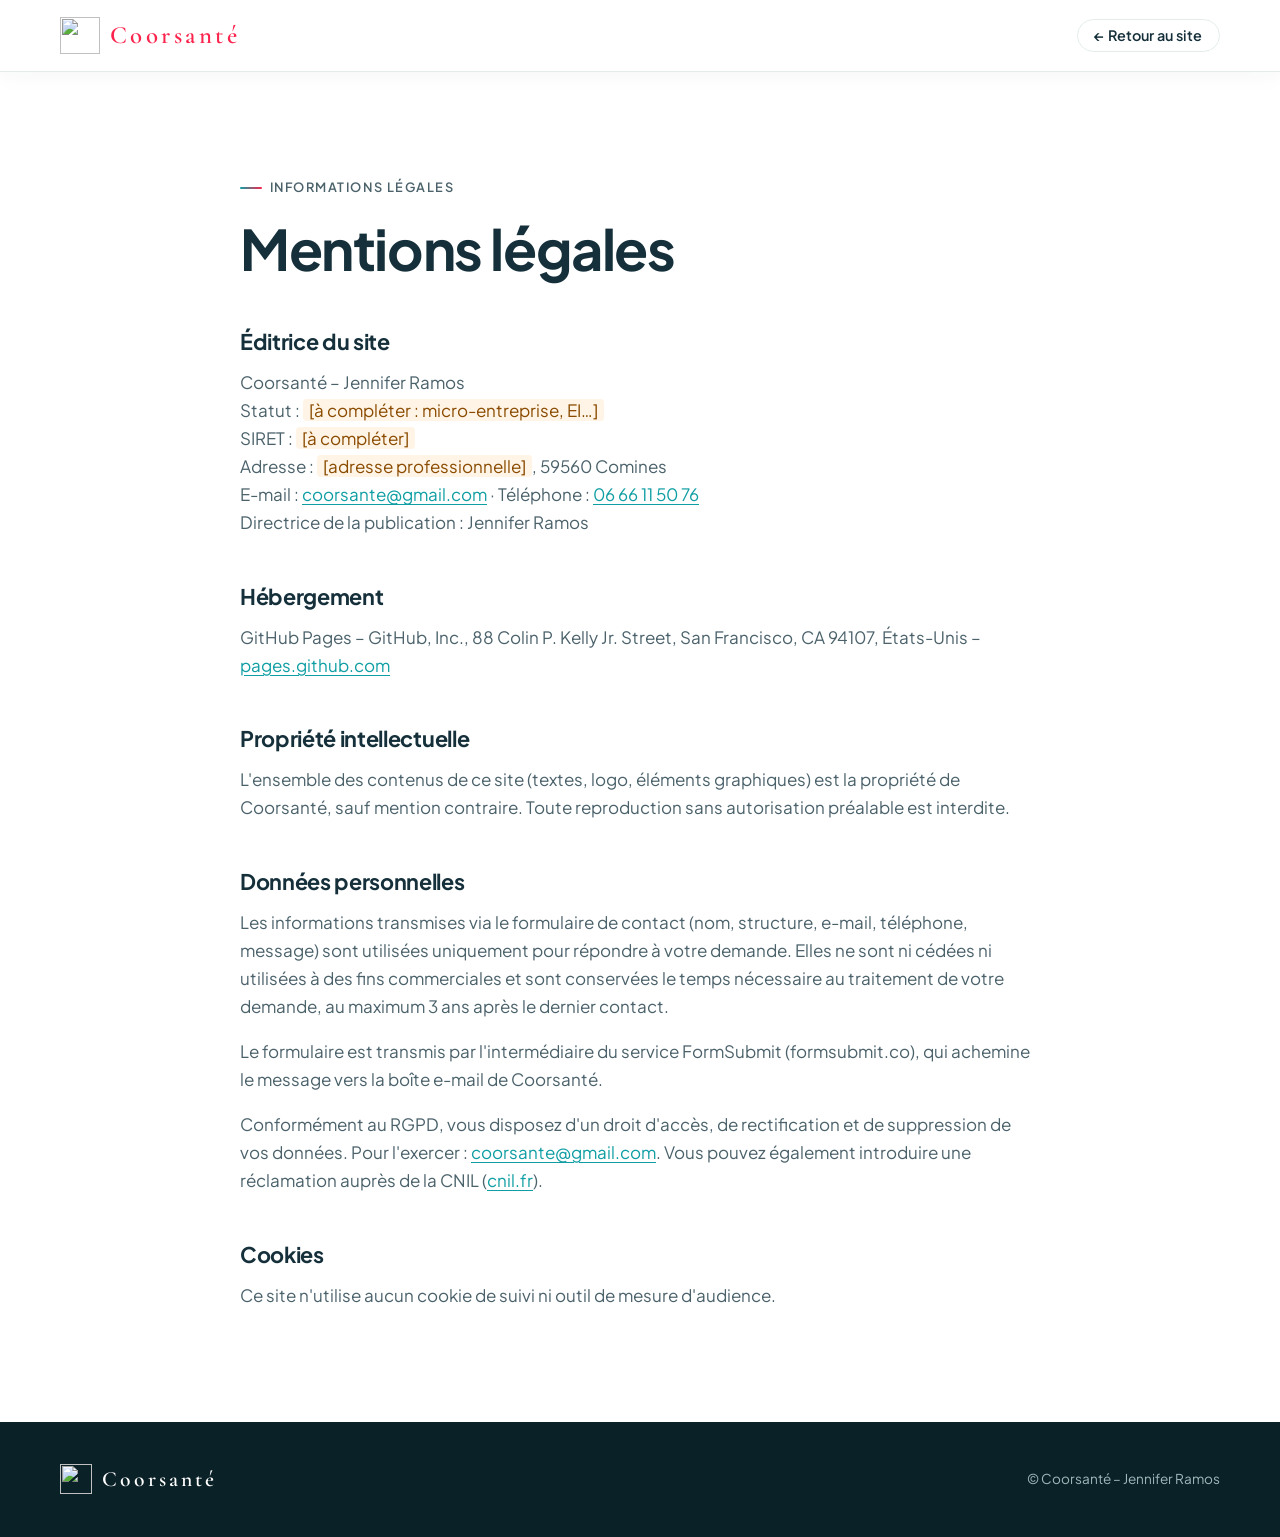
==== mentions-legales.html @ ce8115a5 "Add files via upload" ====
<!doctype html>
<html lang="fr">
<head>
  <meta charset="utf-8">
  <meta name="viewport" content="width=device-width, initial-scale=1">
  <title>Mentions légales – Coorsanté</title>
  <meta name="robots" content="noindex">
  <link rel="icon" href="assets/logo-symbole.svg" type="image/svg+xml">
  <link rel="preconnect" href="https://fonts.googleapis.com">
  <link rel="preconnect" href="https://fonts.gstatic.com" crossorigin>
  <link href="https://fonts.googleapis.com/css2?family=Cormorant+Garamond:wght@500;600&family=Plus+Jakarta+Sans:wght@400;500;600;700&display=swap" rel="stylesheet">
  <link rel="stylesheet" href="styles.css">
</head>
<body>
  <header class="site-header scrolled">
    <div class="container header-inner">
      <a href="index.html" class="brand" aria-label="Coorsanté – accueil">
        <img src="assets/logo-symbole.svg" alt="" width="40" height="37">
        <span class="brand-name">Coorsanté</span>
      </a>
      <a href="index.html" class="btn btn-small btn-ghost">← Retour au site</a>
    </div>
  </header>

  <main class="page">
    <div class="container">
      <p class="eyebrow">Informations légales</p>
      <h1>Mentions légales</h1>

      <h2>Éditrice du site</h2>
      <p>
        Coorsanté – Jennifer Ramos<br>
        Statut : <span class="todo">[à compléter : micro-entreprise, EI…]</span><br>
        SIRET : <span class="todo">[à compléter]</span><br>
        Adresse : <span class="todo">[adresse professionnelle]</span>, 59560 Comines<br>
        E-mail : <a href="mailto:coorsante@gmail.com">coorsante@gmail.com</a> · Téléphone : <a href="tel:+33666115076">06 66 11 50 76</a><br>
        Directrice de la publication : Jennifer Ramos
      </p>

      <h2>Hébergement</h2>
      <p>GitHub Pages – GitHub, Inc., 88 Colin P. Kelly Jr. Street, San Francisco, CA 94107, États-Unis – <a href="https://pages.github.com" rel="noopener">pages.github.com</a></p>

      <h2>Propriété intellectuelle</h2>
      <p>L'ensemble des contenus de ce site (textes, logo, éléments graphiques) est la propriété de Coorsanté, sauf mention contraire. Toute reproduction sans autorisation préalable est interdite.</p>

      <h2 id="donnees">Données personnelles</h2>
      <p>Les informations transmises via le formulaire de contact (nom, structure, e-mail, téléphone, message) sont utilisées uniquement pour répondre à votre demande. Elles ne sont ni cédées ni utilisées à des fins commerciales et sont conservées le temps nécessaire au traitement de votre demande, au maximum 3 ans après le dernier contact.</p>
      <p>Le formulaire est transmis par l'intermédiaire du service FormSubmit (formsubmit.co), qui achemine le message vers la boîte e-mail de Coorsanté.</p>
      <p>Conformément au RGPD, vous disposez d'un droit d'accès, de rectification et de suppression de vos données. Pour l'exercer : <a href="mailto:coorsante@gmail.com">coorsante@gmail.com</a>. Vous pouvez également introduire une réclamation auprès de la CNIL (<a href="https://www.cnil.fr" rel="noopener">cnil.fr</a>).</p>

      <h2>Cookies</h2>
      <p>Ce site n'utilise aucun cookie de suivi ni outil de mesure d'audience.</p>
    </div>
  </main>

  <footer class="site-footer">
    <div class="container footer-inner">
      <div class="brand">
        <img src="assets/logo-symbole.svg" alt="" width="32" height="30">
        <span class="brand-name">Coorsanté</span>
      </div>
      <p class="small">© Coorsanté – Jennifer Ramos</p>
    </div>
  </footer>
</body>
</html>
---- styles.css ----
/* =========================================================
   Coorsanté — feuille de style
   Couleurs issues du logo. Modifiez les variables ci-dessous
   pour ajuster l'ensemble du site.
   ========================================================= */
:root {
  --teal: #0f9ea3;
  --teal-light: #5cd9cc;
  --blue: #1f6fd0;
  --orange: #ff7a0b;
  --rose: #fc244d;
  --ink: #15303a;
  --ink-soft: #4b626b;
  --line: #e3eceb;
  --bg: #ffffff;
  --bg-tint: #f4f8f8;
  --dark: #0f2a33;
  --radius: 18px;
  --shadow: 0 1px 2px rgba(15, 42, 51, .04), 0 8px 30px rgba(15, 42, 51, .06);
  --font: "Plus Jakarta Sans", system-ui, -apple-system, "Segoe UI", sans-serif;
  --serif: "Cormorant Garamond", Georgia, serif;
  --header-h: 72px;
}

*, *::before, *::after { box-sizing: border-box; }
html { scroll-behavior: smooth; scroll-padding-top: var(--header-h); -webkit-text-size-adjust: 100%; }
body {
  margin: 0;
  font-family: var(--font);
  font-size: 1.0625rem;
  line-height: 1.65;
  color: var(--ink);
  background: var(--bg);
  -webkit-font-smoothing: antialiased;
}
img, svg { display: block; max-width: 100%; }
a { color: var(--teal); text-decoration-thickness: 1px; text-underline-offset: 3px; }
h1, h2, h3 { line-height: 1.2; margin: 0 0 .6em; letter-spacing: -.015em; font-weight: 700; }
h1 { font-size: clamp(2.1rem, 4.6vw, 3.5rem); letter-spacing: -.025em; }
h2 { font-size: clamp(1.7rem, 3.2vw, 2.5rem); }
h3 { font-size: 1.15rem; }
p { margin: 0 0 1em; }
strong { font-weight: 600; }

.container { width: min(1160px, 100% - 40px); margin-inline: auto; }
.skip { position: absolute; left: -9999px; }
.skip:focus { left: 16px; top: 16px; z-index: 100; background: #fff; padding: 8px 14px; border-radius: 8px; }
:focus-visible { outline: 2px solid var(--teal); outline-offset: 3px; border-radius: 6px; }

.eyebrow {
  display: inline-flex; align-items: center; gap: .6em;
  font-size: .8rem; font-weight: 600; letter-spacing: .12em; text-transform: uppercase;
  color: var(--teal); margin-bottom: 1rem;
}
.eyebrow::before { content: ""; width: 22px; height: 2px; border-radius: 2px; background: linear-gradient(90deg, var(--teal), var(--rose)); }
.lead { font-size: 1.2rem; color: var(--ink-soft); }
.muted { color: var(--ink-soft); font-size: .95rem; }
.accent { color: var(--teal); }

/* ---------- Boutons ---------- */
.btn {
  display: inline-flex; align-items: center; justify-content: center; gap: .5em;
  padding: .85em 1.5em; border-radius: 999px; border: 1.5px solid var(--teal);
  background: var(--teal); color: #fff; font: 600 .98rem/1 var(--font);
  text-decoration: none; cursor: pointer;
  transition: transform .2s ease, background .2s ease, box-shadow .2s ease, color .2s ease;
}
.btn:hover { transform: translateY(-2px); box-shadow: 0 8px 20px rgba(15, 158, 163, .25); background: #0b8a8f; }
.btn-ghost { background: transparent; color: var(--ink); border-color: var(--line); }
.btn-ghost:hover { background: #fff; color: var(--teal); border-color: var(--teal); box-shadow: none; }
.btn-small { padding: .6em 1.15em; font-size: .9rem; }
.btn-light { background: #fff; color: var(--dark); border-color: #fff; }
.btn-light:hover { background: var(--teal-light); border-color: var(--teal-light); color: var(--dark); }

/* ---------- En-tête ---------- */
.site-header {
  position: sticky; top: 0; z-index: 50; height: var(--header-h);
  background: rgba(255, 255, 255, .82); backdrop-filter: saturate(1.4) blur(12px); -webkit-backdrop-filter: saturate(1.4) blur(12px);
  border-bottom: 1px solid transparent; transition: border-color .3s, box-shadow .3s;
}
.site-header.scrolled { border-color: var(--line); box-shadow: 0 4px 20px rgba(15, 42, 51, .04); }
.header-inner { height: 100%; display: flex; align-items: center; justify-content: space-between; gap: 24px; }
.brand { display: inline-flex; align-items: center; gap: 10px; text-decoration: none; }
.brand-name { font-family: var(--serif); font-weight: 600; font-size: 1.55rem; letter-spacing: .14em; color: var(--rose); }
.nav { display: flex; align-items: center; gap: 28px; }
.nav a:not(.btn) { color: var(--ink); text-decoration: none; font-size: .95rem; font-weight: 500; position: relative; }
.nav a:not(.btn)::after {
  content: ""; position: absolute; left: 0; right: 0; bottom: -6px; height: 2px; border-radius: 2px;
  background: var(--teal); transform: scaleX(0); transform-origin: left; transition: transform .25s ease;
}
.nav a:not(.btn):hover::after, .nav a.active::after { transform: scaleX(1); }
.nav-toggle { display: none; }

/* ---------- Hero ---------- */
.hero { position: relative; overflow: hidden; margin-top: calc(-1 * var(--header-h)); padding: calc(var(--header-h) + clamp(40px, 7vw, 90px)) 0 56px; }
.hero-bg {
  position: absolute; inset: -20% -10% auto auto; width: 70vw; height: 70vw; max-width: 900px; max-height: 900px; z-index: -1;
  background:
    radial-gradient(closest-side, rgba(92, 217, 204, .22), transparent 70%) 10% 30% / 60% 60% no-repeat,
    radial-gradient(closest-side, rgba(252, 36, 77, .10), transparent 70%) 70% 60% / 55% 55% no-repeat,
    radial-gradient(closest-side, rgba(31, 111, 208, .10), transparent 70%) 80% 10% / 45% 45% no-repeat;
  filter: blur(10px);
}
.hero-inner { display: grid; grid-template-columns: 1.15fr .85fr; gap: clamp(24px, 5vw, 72px); align-items: center; }
.hero-text h1 .accent { display: inline; }
.hero-cta { display: flex; flex-wrap: wrap; gap: 12px; margin-top: 2rem; }
.hero-logo { text-align: center; }
.logo-anim { width: min(340px, 80%); margin: 0 auto; }
.logo-anim svg { width: 100%; height: auto; overflow: visible; }
.wordmark {
  font-family: var(--serif); font-weight: 500; color: var(--rose);
  font-size: clamp(2rem, 4vw, 2.9rem); letter-spacing: .32em; margin: 1.2rem 0 .1rem; padding-left: .32em;
}
.tagline { color: var(--ink-soft); font-size: .95rem; letter-spacing: .04em; }

.facts {
  list-style: none; padding: 0; margin: clamp(40px, 6vw, 72px) 0 0;
  display: grid; grid-template-columns: repeat(4, 1fr);
  border: 1px solid var(--line); border-radius: var(--radius); background: rgba(255, 255, 255, .7);
}
.facts li { padding: 22px 24px; display: flex; flex-direction: column; gap: 2px; }
.facts li + li { border-left: 1px solid var(--line); }
.facts strong { font-size: 1.35rem; color: var(--ink); }
.facts span { color: var(--ink-soft); font-size: .92rem; line-height: 1.4; }

/* ---------- Animation du logo ---------- */
.logo-anim .fig { transform-box: fill-box; transform-origin: center; opacity: 0; }
.logo-anim.play .fig-teal { animation: inLeft 1.1s cubic-bezier(.2, .8, .2, 1) .1s forwards; }
.logo-anim.play .fig-blue { animation: inRight 1.1s cubic-bezier(.2, .8, .2, 1) .35s forwards; }
.logo-anim.play .fig-warm { animation: inUp 1.1s cubic-bezier(.2, .8, .2, 1) .6s forwards; }
.logo-anim .head { transform-box: fill-box; transform-origin: 50% 100%; }
.logo-anim.play .head { animation: nod 1s ease 1.5s both; }
.logo-anim.play.idle .fig-teal { animation: floatA 6s ease-in-out infinite; opacity: 1; }
.logo-anim.play.idle .fig-blue { animation: floatB 6s ease-in-out infinite; opacity: 1; }
.logo-anim.play.idle .fig-warm { animation: floatC 6s ease-in-out infinite; opacity: 1; }
.logo-anim.play.idle .head { animation: none; }

@keyframes inLeft  { from { opacity: 0; transform: translate(-28px, 6px) rotate(-6deg); } to { opacity: 1; transform: none; } }
@keyframes inRight { from { opacity: 0; transform: translate(28px, -6px) rotate(6deg); } to { opacity: 1; transform: none; } }
@keyframes inUp    { from { opacity: 0; transform: translateY(30px) scale(.94); } to { opacity: 1; transform: none; } }
@keyframes nod     { 0%, 100% { transform: none; } 40% { transform: translateY(-5px); } 70% { transform: translateY(1px); } }
@keyframes floatA  { 0%, 100% { transform: none; } 50% { transform: translate(-2px, -4px) rotate(-1deg); } }
@keyframes floatB  { 0%, 100% { transform: none; } 50% { transform: translate(2px, -3px) rotate(1deg); } }
@keyframes floatC  { 0%, 100% { transform: none; } 50% { transform: translateY(3px); } }

/* ---------- Sections ---------- */
.section { padding: clamp(64px, 9vw, 120px) 0; }
.section-tint { background: var(--bg-tint); }
.section-head { max-width: 760px; margin-bottom: clamp(32px, 5vw, 56px); }
.two-col { display: grid; grid-template-columns: 1fr 1fr; gap: clamp(28px, 6vw, 80px); }
.align-center { align-items: center; }
.prose p { color: var(--ink-soft); }
.prose strong { color: var(--ink); }

.card {
  background: #fff; border: 1px solid var(--line); border-radius: var(--radius); padding: 28px;
  transition: transform .3s ease, box-shadow .3s ease, border-color .3s ease;
}
.card:hover { transform: translateY(-4px); box-shadow: var(--shadow); border-color: transparent; }
.num { display: block; font-weight: 700; font-size: .85rem; letter-spacing: .1em; color: var(--teal); margin-bottom: 18px; }

.advantages { list-style: none; padding: 0; margin: clamp(40px, 6vw, 72px) 0 0; display: grid; grid-template-columns: repeat(4, 1fr); gap: 20px; }
.advantages li:nth-child(2) .num { color: var(--blue); }
.advantages li:nth-child(3) .num { color: var(--orange); }
.advantages li:nth-child(4) .num { color: var(--rose); }
.advantages p { color: var(--ink-soft); margin: 0; font-size: .97rem; }

/* Services */
.services { display: grid; grid-template-columns: repeat(3, 1fr); gap: 20px; }
.service {
  --c: var(--teal);
  position: relative; background: #fff; border-radius: var(--radius); padding: 30px 28px 26px;
  border: 1px solid var(--line); overflow: hidden;
  transition: transform .3s ease, box-shadow .3s ease;
}
.service::before {
  content: ""; position: absolute; left: 0; top: 0; right: 0; height: 3px; background: var(--c);
  transform: scaleX(.18); transform-origin: left; transition: transform .45s ease;
}
.service:hover { transform: translateY(-4px); box-shadow: var(--shadow); }
.service:hover::before { transform: scaleX(1); }
.icon {
  width: 48px; height: 48px; border-radius: 14px; display: grid; place-items: center; margin-bottom: 20px;
  background: color-mix(in srgb, var(--c) 12%, white); color: var(--c);
}
.icon svg, .contact-list svg { width: 24px; height: 24px; fill: none; stroke: currentColor; stroke-width: 1.7; stroke-linecap: round; stroke-linejoin: round; }
.service ul { list-style: none; padding: 0; margin: 0; display: grid; gap: 8px; }
.service li { position: relative; padding-left: 18px; color: var(--ink-soft); font-size: .96rem; line-height: 1.5; }
.service li::before { content: ""; position: absolute; left: 0; top: .62em; width: 6px; height: 6px; border-radius: 50%; background: var(--c); opacity: .7; }

/* Formules */
.formulas { display: grid; grid-template-columns: 1fr 1fr; gap: 24px; }
.formula {
  position: relative; padding: clamp(28px, 4vw, 44px); border-radius: calc(var(--radius) + 6px);
  border: 1px solid var(--line); background: linear-gradient(160deg, #fff 55%, var(--bg-tint));
}
.formula .num { font-size: 2.6rem; letter-spacing: -.02em; line-height: 1; margin-bottom: 20px;
  background: linear-gradient(120deg, var(--teal), var(--blue)); -webkit-background-clip: text; background-clip: text; color: transparent; }
.formula:nth-child(2) .num { background-image: linear-gradient(120deg, var(--orange), var(--rose)); }
.formula h3 { font-size: 1.4rem; }
.formula p { color: var(--ink-soft); margin: 0; }

/* À propos */
.about { display: grid; grid-template-columns: .9fr 1.1fr; gap: clamp(32px, 6vw, 80px); align-items: start; }
.about-intro { position: sticky; top: calc(var(--header-h) + 32px); }
.about-intro h2 { margin-bottom: .1em; }
.role { color: var(--teal); font-weight: 600; margin-bottom: 1.4em; }
.about-intro > p:not(.role):not(.eyebrow) { color: var(--ink-soft); }
blockquote {
  margin: 2rem 0 0; padding: 22px 26px; border-radius: var(--radius); background: #fff;
  border-left: 3px solid var(--rose); font-family: var(--serif); font-size: 1.45rem; line-height: 1.35; color: var(--ink);
}
blockquote p { margin: 0; }
.about-detail { display: grid; gap: 40px; }
.about-detail h3 { font-size: 1.25rem; margin-bottom: 1rem; }
.checklist { list-style: none; padding: 0; margin: 0; display: grid; gap: 4px; }
.checklist li {
  position: relative; padding: 14px 16px 14px 48px; background: #fff; border-radius: 12px; border: 1px solid var(--line); line-height: 1.5;
}
.checklist li::before {
  content: ""; position: absolute; left: 16px; top: 16px; width: 20px; height: 20px; border-radius: 50%;
  background: var(--teal) url("data:image/svg+xml,%3Csvg xmlns='http://www.w3.org/2000/svg' viewBox='0 0 20 20'%3E%3Cpath d='M6 10.5l2.5 2.5L14 7.5' fill='none' stroke='white' stroke-width='2' stroke-linecap='round' stroke-linejoin='round'/%3E%3C/svg%3E") center / 100% no-repeat;
}
.chips { list-style: none; padding: 0; margin: 0; display: flex; flex-wrap: wrap; gap: 10px; }
.chips li { padding: 9px 16px; border-radius: 999px; background: #fff; border: 1px solid var(--line); font-size: .93rem; font-weight: 500; }

/* Périmètre */
.territories { list-style: none; padding: 0; margin: 1.5rem 0; display: flex; flex-wrap: wrap; gap: 10px; }
.territories li { padding: 8px 16px; border-radius: 999px; background: color-mix(in srgb, var(--teal) 10%, white); color: #0b6f73; font-weight: 600; font-size: .93rem; }
.map { margin: 0; }
.map svg { width: 100%; max-width: 480px; margin-inline: auto; }
.map .rings circle { fill: none; stroke: var(--teal); stroke-opacity: .35; stroke-dasharray: 3 5; }
.map .ring-labels text { font: 600 10px var(--font); fill: var(--teal); text-anchor: middle; letter-spacing: .05em; }
.map .border { fill: none; stroke: var(--ink-soft); stroke-opacity: .35; stroke-width: 1.5; stroke-dasharray: 8 4 2 4; }
.map .border-label { font: italic 500 12px var(--font); fill: var(--ink-soft); opacity: .7; letter-spacing: .1em; }
.map .towns circle { fill: #fff; stroke: var(--blue); stroke-width: 2; }
.map .towns text { font: 500 12.5px var(--font); fill: var(--ink); }
.map .home circle { fill: var(--rose); }
.map .home .pulse { fill: var(--rose); opacity: .35; transform-origin: 200px 200px; animation: pulse 2.4s ease-out infinite; }
.map .home text { font: 700 14px var(--font); fill: var(--ink); }
.map figcaption { text-align: center; font-size: .82rem; color: var(--ink-soft); margin-top: 8px; }
@keyframes pulse { from { transform: scale(1); opacity: .45; } to { transform: scale(3.2); opacity: 0; } }

/* Contact */
.section-dark { background: var(--dark); color: #e7f1f1; position: relative; overflow: hidden; }
.section-dark::before {
  content: ""; position: absolute; width: 700px; height: 700px; right: -250px; top: -300px; border-radius: 50%;
  background: radial-gradient(closest-side, rgba(92, 217, 204, .16), transparent);
}
.section-dark h2 { color: #fff; }
.section-dark .eyebrow { color: var(--teal-light); }
.contact { position: relative; display: grid; grid-template-columns: .9fr 1.1fr; gap: clamp(32px, 6vw, 80px); align-items: start; }
.contact-info > p { color: #b9cfd1; }
.contact-list { list-style: none; padding: 0; margin: 2rem 0; display: grid; gap: 16px; }
.contact-list li { display: flex; align-items: center; gap: 14px; font-size: 1.08rem; }
.contact-list svg { color: var(--teal-light); flex: none; }
.contact-list a { color: #fff; text-decoration: none; border-bottom: 1px solid rgba(255, 255, 255, .25); }
.contact-list a:hover { border-color: var(--teal-light); }
.signature { font-family: var(--serif); font-size: 1.35rem; color: #fff; letter-spacing: .03em; }

.contact-form { background: #fff; color: var(--ink); border-radius: calc(var(--radius) + 6px); padding: clamp(24px, 4vw, 40px); display: grid; gap: 18px; }
.contact-form .btn-light { background: var(--teal); color: #fff; border-color: var(--teal); justify-self: start; }
.contact-form .btn-light:hover { background: #0b8a8f; color: #fff; }
.field-row { display: grid; grid-template-columns: 1fr 1fr; gap: 18px; }
.field { display: grid; gap: 6px; }
.field label { font-size: .88rem; font-weight: 600; }
.field input, .field textarea {
  width: 100%; font: inherit; font-size: 1rem; color: var(--ink); background: var(--bg-tint);
  border: 1.5px solid transparent; border-radius: 12px; padding: 12px 14px; transition: border-color .2s, background .2s;
}
.field textarea { resize: vertical; min-height: 130px; }
.field input:focus, .field textarea:focus { outline: none; border-color: var(--teal); background: #fff; }
.consent { display: flex; gap: 10px; align-items: flex-start; font-size: .85rem; color: var(--ink-soft); line-height: 1.5; }
.consent input { margin-top: 3px; accent-color: var(--teal); width: 16px; height: 16px; flex: none; }
.hp { position: absolute; left: -9999px; }

/* Pied de page */
.site-footer { background: #0b2128; color: #9fb8bb; padding: 40px 0; }
.footer-inner { display: flex; flex-wrap: wrap; align-items: center; justify-content: space-between; gap: 12px 32px; }
.footer-inner p { margin: 0; }
.site-footer .brand-name { color: #fff; font-size: 1.35rem; }
.site-footer a { color: #cfe3e4; }
.small { font-size: .85rem; }

/* Page secondaire (mentions légales, merci) */
.page { padding: clamp(48px, 8vw, 96px) 0; }
.page .container { max-width: 800px; }
.page h2 { font-size: 1.35rem; margin-top: 2.2em; }
.page p, .page li { color: var(--ink-soft); }
.todo { background: #fff4e5; color: #8a4b00; padding: 0 .35em; border-radius: 4px; }

/* ---------- Apparition au défilement ---------- */
.reveal { opacity: 0; transform: translateY(24px); transition: opacity .8s ease, transform .8s cubic-bezier(.2, .8, .2, 1); }
.reveal.visible { opacity: 1; transform: none; }
.no-js .reveal, .no-js .logo-anim .fig { opacity: 1; transform: none; }

/* ---------- Responsive ---------- */
@media (max-width: 1000px) {
  .services { grid-template-columns: 1fr 1fr; }
  .advantages { grid-template-columns: 1fr 1fr; }
  .facts { grid-template-columns: 1fr 1fr; }
  .facts li:nth-child(3) { border-left: 0; }
  .facts li:nth-child(n+3) { border-top: 1px solid var(--line); }
}
@media (max-width: 860px) {
  :root { --header-h: 64px; }
  .nav-toggle {
    display: grid; place-content: center; gap: 6px; width: 44px; height: 44px; border: 0; background: transparent; cursor: pointer;
  }
  .nav-toggle span { display: block; width: 24px; height: 2px; background: var(--ink); border-radius: 2px; transition: transform .3s; }
  .nav-toggle[aria-expanded="true"] span:first-child { transform: translateY(4px) rotate(45deg); }
  .nav-toggle[aria-expanded="true"] span:last-child { transform: translateY(-4px) rotate(-45deg); }
  .nav {
    position: fixed; inset: var(--header-h) 0 auto 0; flex-direction: column; align-items: stretch; gap: 0;
    background: #fff; padding: 8px 20px 24px; border-bottom: 1px solid var(--line); box-shadow: 0 20px 40px rgba(15, 42, 51, .08);
    transform: translateY(-8px); opacity: 0; visibility: hidden; transition: .25s ease;
  }
  .nav.open { transform: none; opacity: 1; visibility: visible; }
  .nav a:not(.btn) { padding: 14px 0; border-bottom: 1px solid var(--line); }
  .nav a:not(.btn)::after { display: none; }
  .nav .btn { margin-top: 16px; }
  .hero-inner, .two-col, .about, .contact, .formulas { grid-template-columns: 1fr; }
  .hero-logo { order: -1; }
  .logo-anim { width: min(170px, 48%); }
  .wordmark { margin-top: .4rem; font-size: 1.9rem; }
  .hero-logo .tagline { margin-bottom: .5rem; }
  .about-intro { position: static; }
}
@media (max-width: 560px) {
  body { font-size: 1rem; }
  .container { width: calc(100% - 32px); }
  .services, .advantages, .field-row { grid-template-columns: 1fr; }
  .facts li { padding: 16px; }
  .facts strong { font-size: 1.15rem; }
  .brand-name { font-size: 1.35rem; }
  .hero-cta .btn { flex: 1 1 100%; }
}

@media (prefers-reduced-motion: reduce) {
  html { scroll-behavior: auto; }
  *, *::before, *::after { animation: none !important; transition: none !important; }
  .logo-anim .fig, .reveal { opacity: 1 !important; transform: none !important; }
}
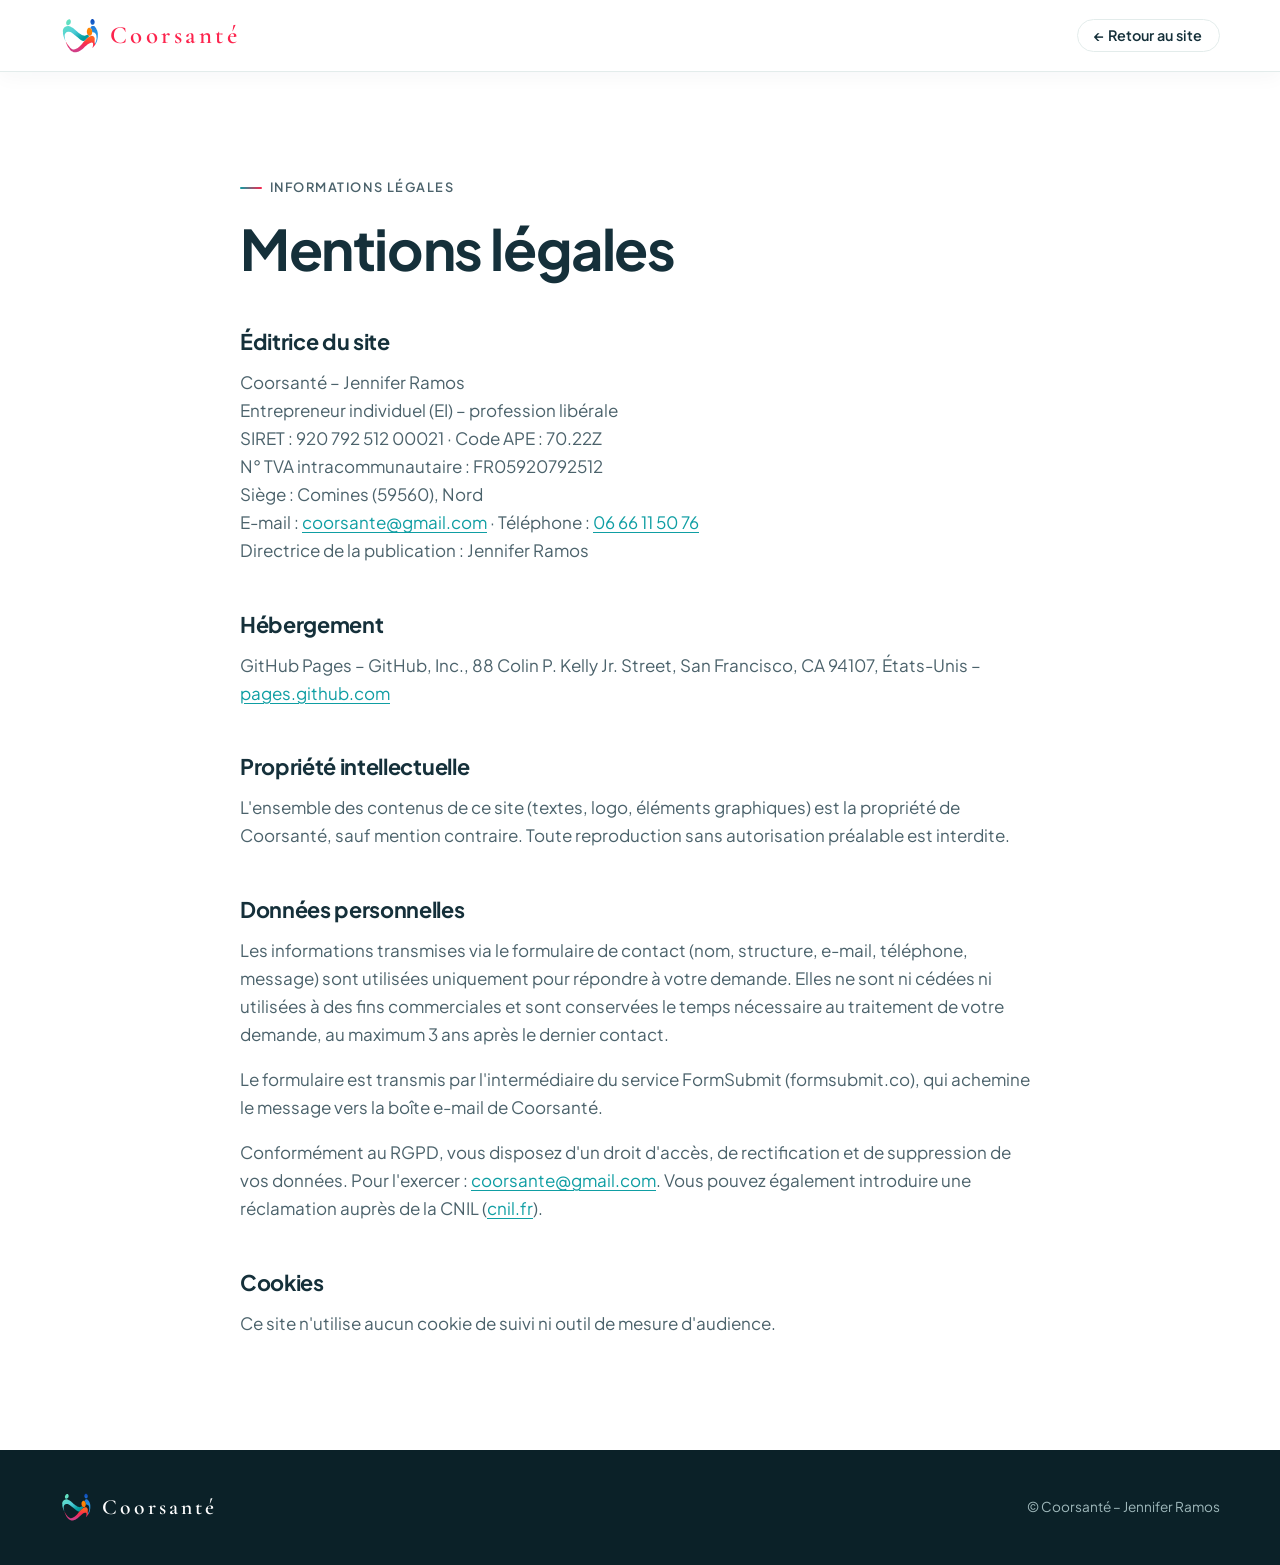
==== commit 91ebd583: "Add files via upload" ====
--- a/mentions-legales.html
+++ b/mentions-legales.html
@@ -30,9 +30,10 @@
       <h2>Éditrice du site</h2>
       <p>
         Coorsanté – Jennifer Ramos<br>
-        Statut : <span class="todo">[à compléter : micro-entreprise, EI…]</span><br>
-        SIRET : <span class="todo">[à compléter]</span><br>
-        Adresse : <span class="todo">[adresse professionnelle]</span>, 59560 Comines<br>
+        Entrepreneur individuel (EI) – profession libérale<br>
+        SIRET : 920 792 512 00021 · Code APE : 70.22Z<br>
+        N° TVA intracommunautaire : FR05920792512<br>
+        Siège : Comines (59560), Nord<br>
         E-mail : <a href="mailto:coorsante@gmail.com">coorsante@gmail.com</a> · Téléphone : <a href="tel:+33666115076">06 66 11 50 76</a><br>
         Directrice de la publication : Jennifer Ramos
       </p>
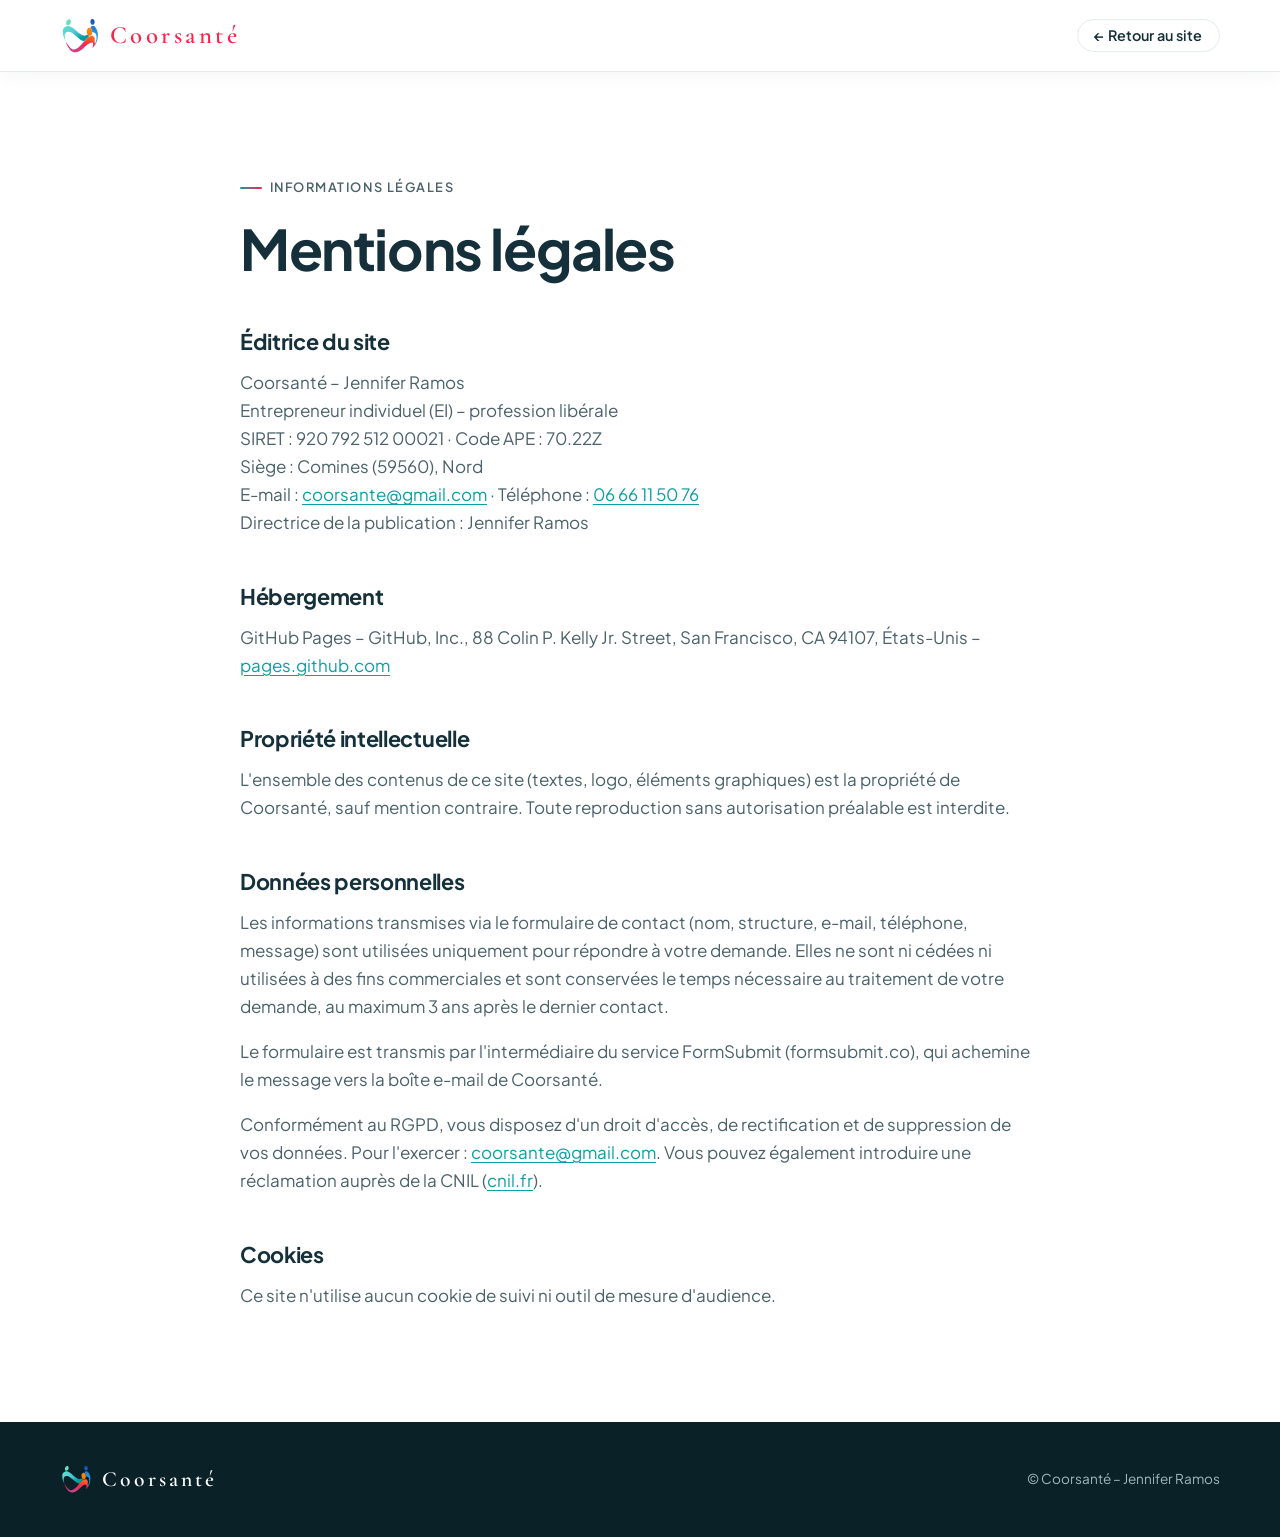
==== commit c4a01c63: "Add files via upload" ====
--- a/mentions-legales.html
+++ b/mentions-legales.html
@@ -32,7 +32,6 @@
         Coorsanté – Jennifer Ramos<br>
         Entrepreneur individuel (EI) – profession libérale<br>
         SIRET : 920 792 512 00021 · Code APE : 70.22Z<br>
-        N° TVA intracommunautaire : FR05920792512<br>
         Siège : Comines (59560), Nord<br>
         E-mail : <a href="mailto:coorsante@gmail.com">coorsante@gmail.com</a> · Téléphone : <a href="tel:+33666115076">06 66 11 50 76</a><br>
         Directrice de la publication : Jennifer Ramos
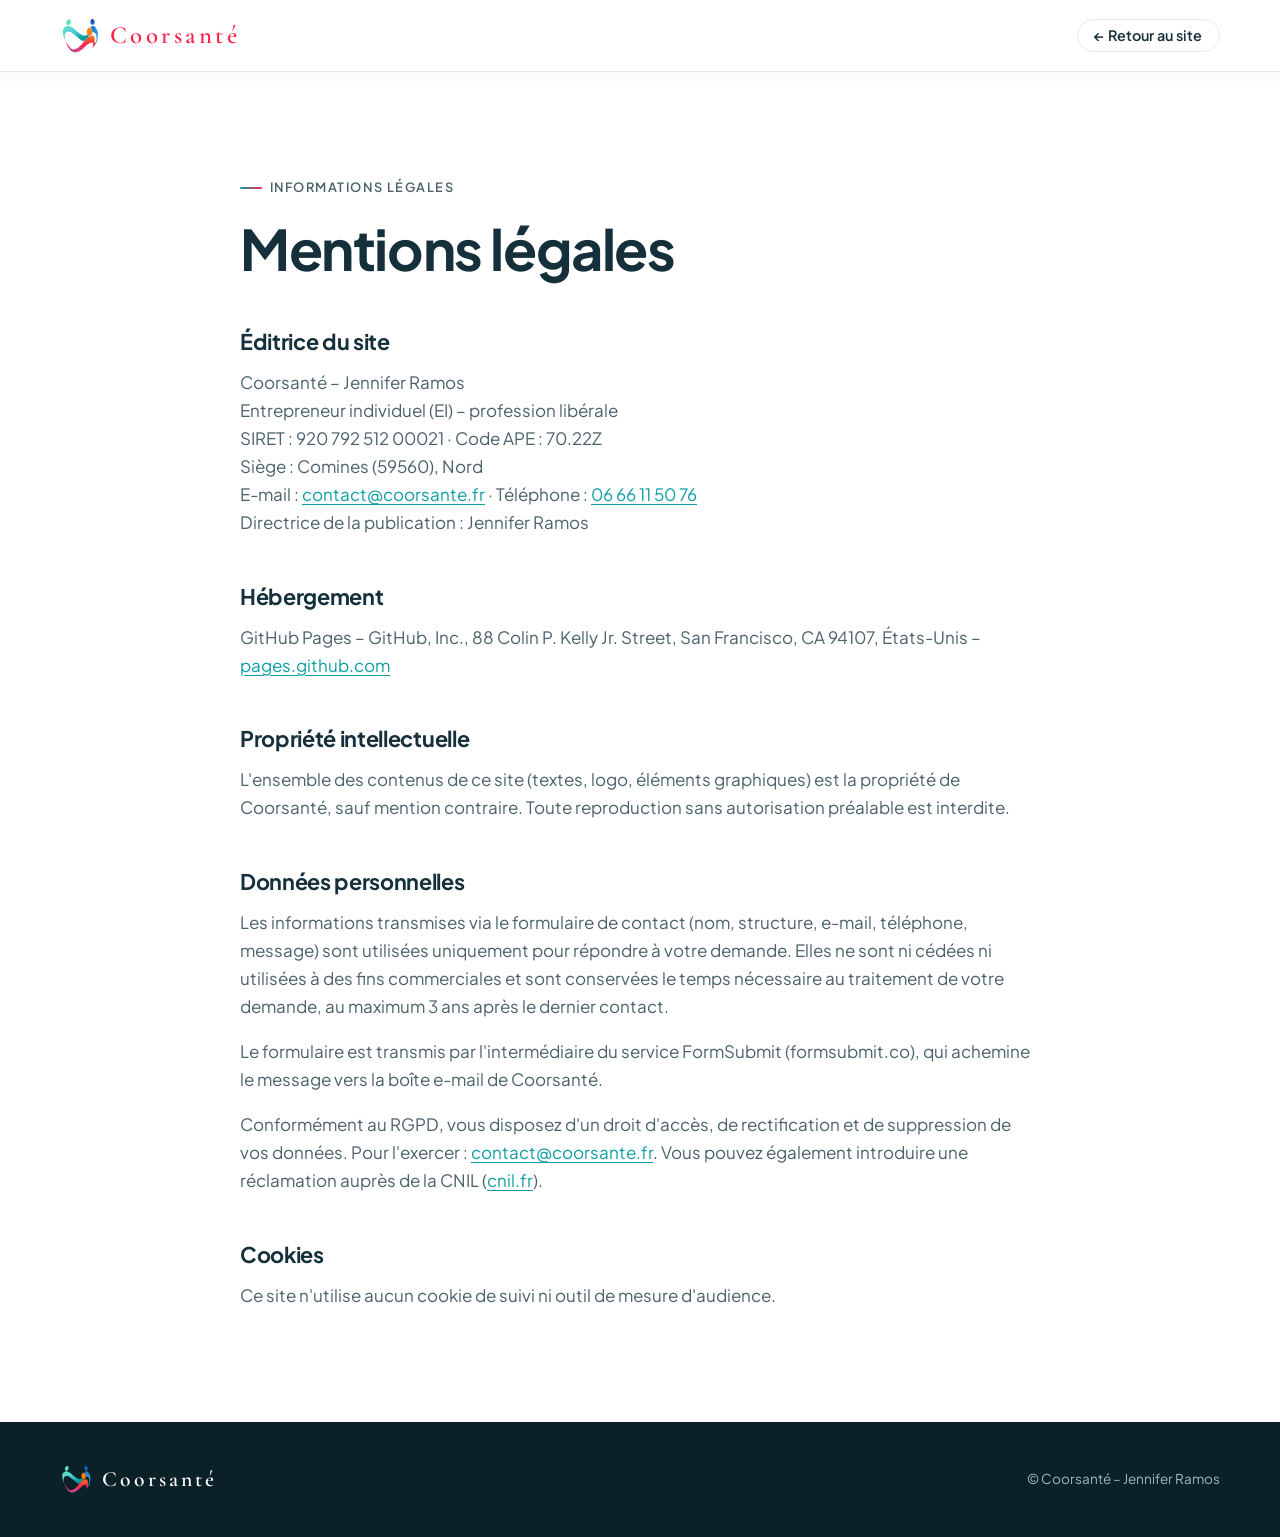
==== commit b827f0ce: "Add files via upload" ====
--- a/mentions-legales.html
+++ b/mentions-legales.html
@@ -33,7 +33,7 @@
         Entrepreneur individuel (EI) – profession libérale<br>
         SIRET : 920 792 512 00021 · Code APE : 70.22Z<br>
         Siège : Comines (59560), Nord<br>
-        E-mail : <a href="mailto:coorsante@gmail.com">coorsante@gmail.com</a> · Téléphone : <a href="tel:+33666115076">06 66 11 50 76</a><br>
+        E-mail : <a href="mailto:contact@coorsante.fr">contact@coorsante.fr</a> · Téléphone : <a href="tel:+33666115076">06 66 11 50 76</a><br>
         Directrice de la publication : Jennifer Ramos
       </p>
 
@@ -46,7 +46,7 @@
       <h2 id="donnees">Données personnelles</h2>
       <p>Les informations transmises via le formulaire de contact (nom, structure, e-mail, téléphone, message) sont utilisées uniquement pour répondre à votre demande. Elles ne sont ni cédées ni utilisées à des fins commerciales et sont conservées le temps nécessaire au traitement de votre demande, au maximum 3 ans après le dernier contact.</p>
       <p>Le formulaire est transmis par l'intermédiaire du service FormSubmit (formsubmit.co), qui achemine le message vers la boîte e-mail de Coorsanté.</p>
-      <p>Conformément au RGPD, vous disposez d'un droit d'accès, de rectification et de suppression de vos données. Pour l'exercer : <a href="mailto:coorsante@gmail.com">coorsante@gmail.com</a>. Vous pouvez également introduire une réclamation auprès de la CNIL (<a href="https://www.cnil.fr" rel="noopener">cnil.fr</a>).</p>
+      <p>Conformément au RGPD, vous disposez d'un droit d'accès, de rectification et de suppression de vos données. Pour l'exercer : <a href="mailto:contact@coorsante.fr">contact@coorsante.fr</a>. Vous pouvez également introduire une réclamation auprès de la CNIL (<a href="https://www.cnil.fr" rel="noopener">cnil.fr</a>).</p>
 
       <h2>Cookies</h2>
       <p>Ce site n'utilise aucun cookie de suivi ni outil de mesure d'audience.</p>
--- a/styles.css
+++ b/styles.css
@@ -130,18 +130,30 @@
 .logo-anim.play .fig-warm { animation: inUp 1.1s cubic-bezier(.2, .8, .2, 1) .6s forwards; }
 .logo-anim .head { transform-box: fill-box; transform-origin: 50% 100%; }
 .logo-anim.play .head { animation: nod 1s ease 1.5s both; }
-.logo-anim.play.idle .fig-teal { animation: floatA 6s ease-in-out infinite; opacity: 1; }
-.logo-anim.play.idle .fig-blue { animation: floatB 6s ease-in-out infinite; opacity: 1; }
-.logo-anim.play.idle .fig-warm { animation: floatC 6s ease-in-out infinite; opacity: 1; }
-.logo-anim.play.idle .head { animation: none; }
+.logo-anim.play.idle .fig { opacity: 1; }
+.logo-anim.play.idle .fig-teal { animation: swayA 4.2s ease-in-out infinite; }
+.logo-anim.play.idle .fig-blue { animation: swayB 4.2s ease-in-out infinite; }
+.logo-anim.play.idle .fig-warm { animation: swayC 4.2s ease-in-out infinite; }
+.logo-anim.play.idle .head { animation: bob 2.1s ease-in-out infinite; }
+.logo-anim.play.idle .fig-blue .head { animation-delay: .35s; }
+.logo-anim.play.idle .fig-warm .head { animation-delay: .7s; }
+.logo-anim { position: relative; cursor: pointer; }
+.logo-anim::before {
+  content: ""; position: absolute; inset: 8% 6%; border-radius: 50%; z-index: -1;
+  background: radial-gradient(closest-side, rgba(92, 217, 204, .35), rgba(252, 36, 77, .12) 60%, transparent);
+  animation: glow 4.2s ease-in-out infinite;
+}
 
 @keyframes inLeft  { from { opacity: 0; transform: translate(-28px, 6px) rotate(-6deg); } to { opacity: 1; transform: none; } }
 @keyframes inRight { from { opacity: 0; transform: translate(28px, -6px) rotate(6deg); } to { opacity: 1; transform: none; } }
 @keyframes inUp    { from { opacity: 0; transform: translateY(30px) scale(.94); } to { opacity: 1; transform: none; } }
 @keyframes nod     { 0%, 100% { transform: none; } 40% { transform: translateY(-5px); } 70% { transform: translateY(1px); } }
-@keyframes floatA  { 0%, 100% { transform: none; } 50% { transform: translate(-2px, -4px) rotate(-1deg); } }
-@keyframes floatB  { 0%, 100% { transform: none; } 50% { transform: translate(2px, -3px) rotate(1deg); } }
-@keyframes floatC  { 0%, 100% { transform: none; } 50% { transform: translateY(3px); } }
+/* Mouvement continu : les personnages se rapprochent et s'éloignent, comme une étreinte */
+@keyframes swayA { 0%, 100% { transform: none; } 50% { transform: translate(7px, -5px) rotate(3deg); } }
+@keyframes swayB { 0%, 100% { transform: none; } 50% { transform: translate(-6px, -4px) rotate(-3deg); } }
+@keyframes swayC { 0%, 100% { transform: none; } 50% { transform: translateY(-7px) scale(1.03); } }
+@keyframes bob   { 0%, 100% { transform: none; } 50% { transform: translateY(-5px); } }
+@keyframes glow  { 0%, 100% { transform: scale(.92); opacity: .55; } 50% { transform: scale(1.06); opacity: 1; } }
 
 /* ---------- Sections ---------- */
 .section { padding: clamp(64px, 9vw, 120px) 0; }
@@ -202,8 +214,23 @@
 
 /* À propos */
 .about { display: grid; grid-template-columns: .9fr 1.1fr; gap: clamp(32px, 6vw, 80px); align-items: start; }
-.about-intro { position: sticky; top: calc(var(--header-h) + 32px); }
+.about-intro { position: static; }
+.about-lead { font-size: 1.3rem; line-height: 1.45; font-weight: 600; color: var(--ink) !important; letter-spacing: -.01em; }
+.labels { margin: 1.6rem 0; display: grid; gap: 12px; }
+.labels-title { font-weight: 600; color: var(--ink) !important; margin-bottom: .2rem; }
+.label-card { --c: var(--teal); background: #fff; border-radius: 14px; padding: 16px 18px 16px 20px; border: 1px solid var(--line); border-left: 4px solid var(--c); }
+.label-card h3 { font-size: 1.05rem; margin-bottom: .3em; color: var(--c); }
+.label-card p { margin: 0; color: var(--ink-soft); font-size: .96rem; line-height: 1.55; }
 .about-intro h2 { margin-bottom: .1em; }
+.about-id { display: flex; align-items: center; gap: 24px; margin-bottom: 1.6rem; }
+.about-id .role { margin-bottom: 0; }
+.portrait {
+  flex: none; width: 150px; height: 150px; border-radius: 50%; padding: 4px;
+  background: conic-gradient(from 200deg, var(--teal-light), var(--blue), var(--orange), var(--rose), var(--teal-light));
+  box-shadow: var(--shadow);
+}
+.portrait img { width: 100%; height: 100%; border-radius: 50%; object-fit: cover; border: 4px solid #fff; }
+@media (max-width: 560px) { .portrait { width: 112px; height: 112px; } .about-id { gap: 18px; } }
 .role { color: var(--teal); font-weight: 600; margin-bottom: 1.4em; }
 .about-intro > p:not(.role):not(.eyebrow) { color: var(--ink-soft); }
 blockquote {
